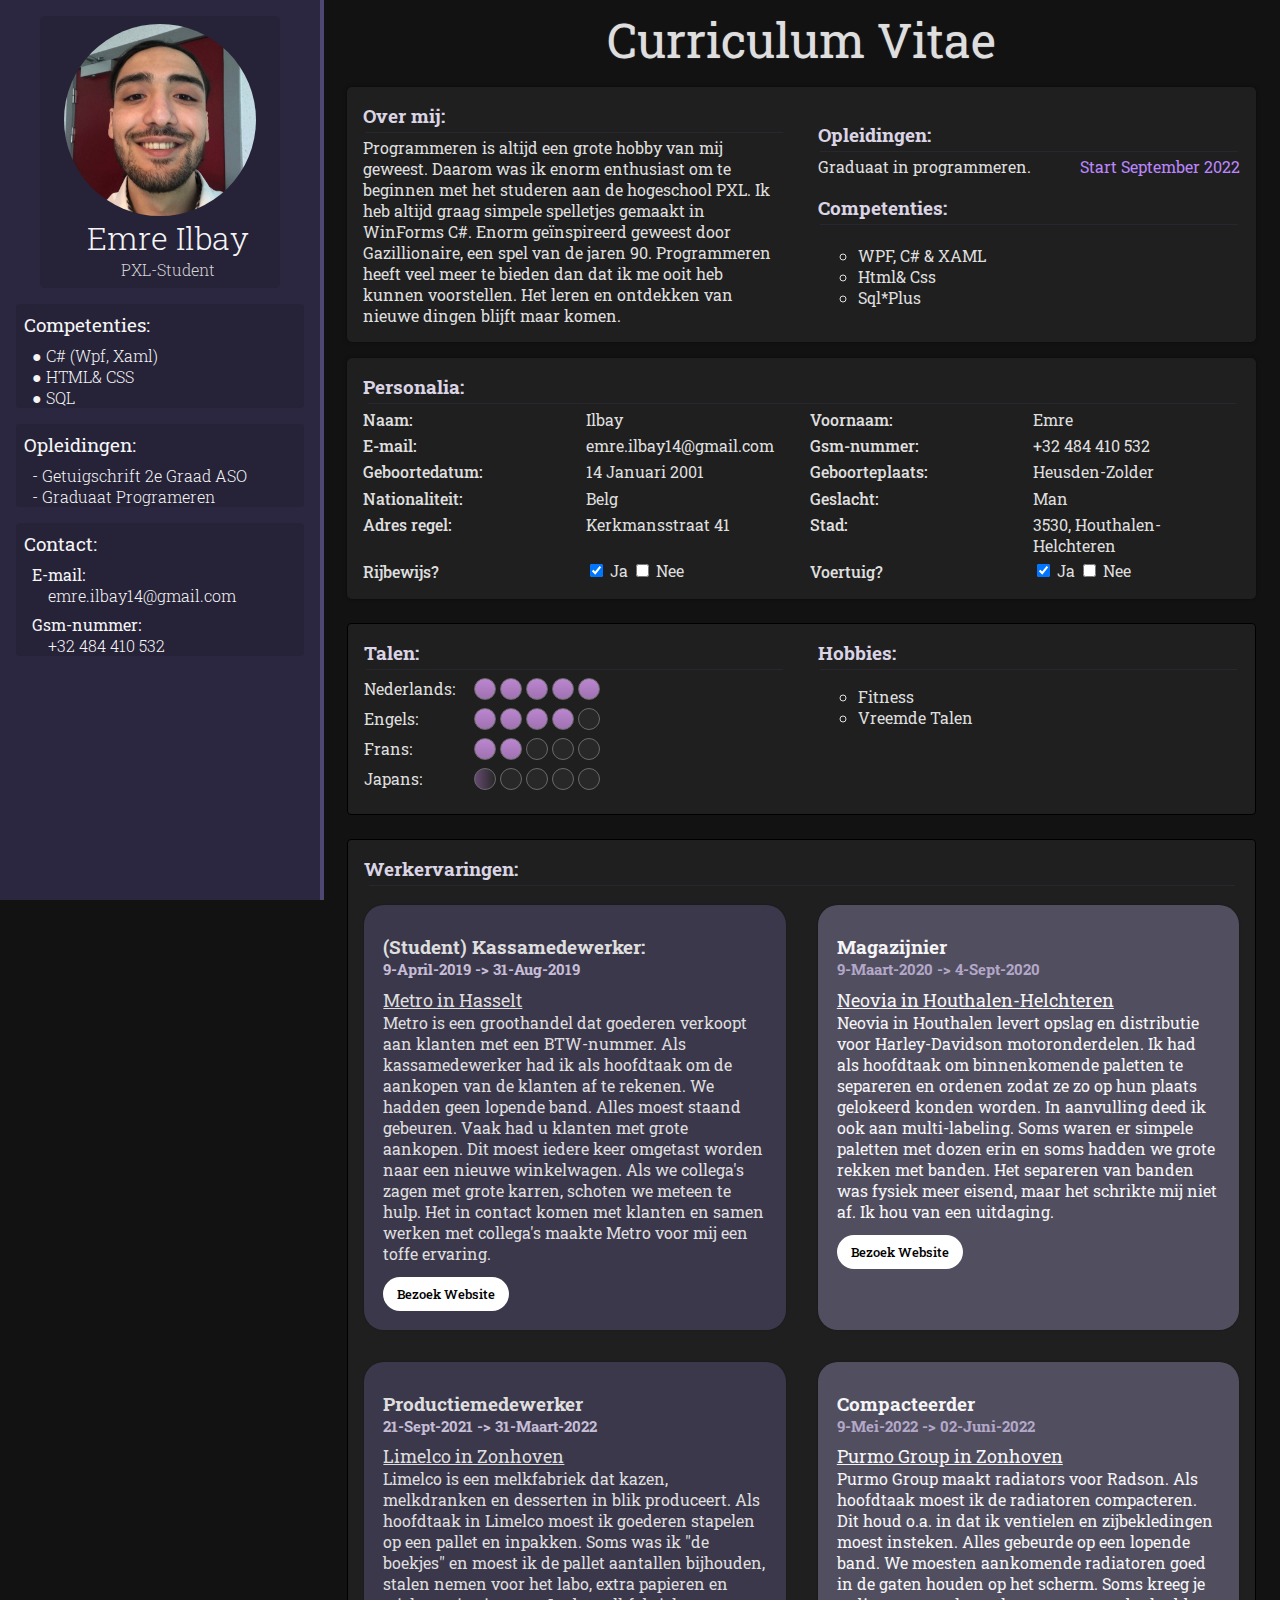
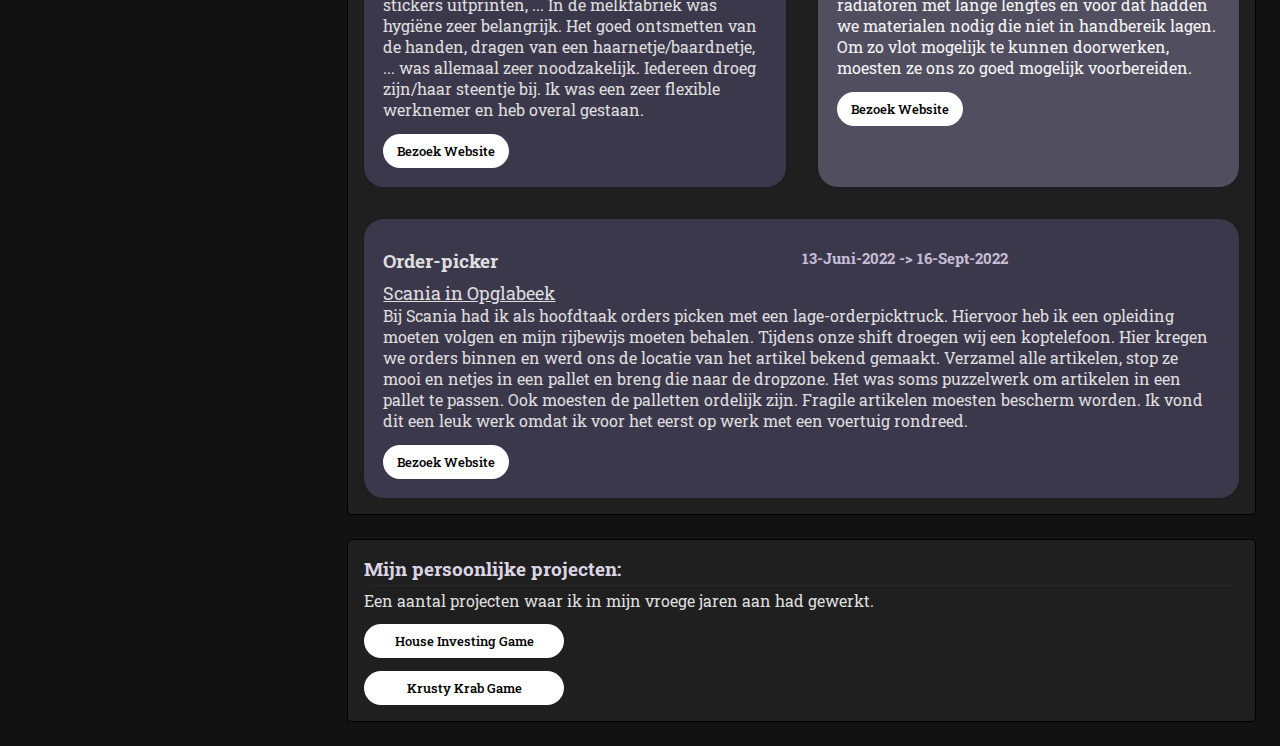
==== Index.html @ 47e9c8f9 "First proper version of my CV" ====
<!DOCTYPE html>
<html lang="en">
<head>
  <meta charset="UTF-8">
  <title>CV - Emre Ilbay</title>
  <!--Font-->
  <link rel="preconnect" href="https://fonts.googleapis.com">
  <link rel="preconnect" href="https://fonts.gstatic.com" crossorigin>
  <link href="https://fonts.googleapis.com/css2?family=Roboto+Slab:wght@100;200;300;400;500;600&display=swap" rel="stylesheet">
  <!--Styles-->
  <link rel="stylesheet" href="default.css">
  <link rel="stylesheet" href="sidebar.css">
  <link rel="stylesheet" href="content.css">
</head>
<body>
<!--Sidebar-->
<section class="sidebar-container">
  <div class="image-div">
    <img src="Resources/ik.jpeg" alt="Pers. Foto">
    <p class="image-div-name">Emre Ilbay</p>
    <p class="image-div-descr">PXL-Student</p>
  </div>
  <div class="competenties-div">
    <h3>Competenties:</h3>
    <p>
      ● C# (Wpf, Xaml)
      <br>● HTML& CSS
      <br>● SQL
    </p>
  </div>
  <div class="opleidingen-div">
    <h3>Opleidingen:</h3>
    <p>
      - Getuigschrift 2e Graad ASO
      <br> - Graduaat Programeren
    </p>
  </div>
  <div class="contact-div">
    <h3>Contact:</h3>
    <p>
      <b>E-mail:</b>
      <br>&emsp;emre.ilbay14@gmail.com
    </p>
    <p>
      <b>Gsm-nummer:</b>
      <br>&emsp;+32 484 410 532
    </p>
  </div>
</section>

<!--Body-->
<section class="content-container">
  <h3 class="title">Curriculum Vitae</h3>
    <!--Over mij-->
  <div class="aboutme-opleidingen-wrapper">
    <article class="about-me">
      <h3 class="default-header">Over mij:</h3>
      <div class="title-separator"></div>
      <p>
        Programmeren is altijd een grote hobby van mij geweest.
        Daarom was ik enorm enthusiast om te beginnen met het studeren aan de hogeschool PXL.
        Ik heb altijd graag simpele spelletjes gemaakt in WinForms C#.
        Enorm geïnspireerd geweest door Gazillionaire, een spel van de jaren 90.
        Programmeren heeft veel meer te bieden dan dat ik me ooit heb kunnen voorstellen.
        Het leren en ontdekken van nieuwe dingen blijft maar komen.
      </p>
    </article>
    <!--Opleidingen-->
    <article class="opleidingen-container">
      <h3 class="default-header">Opleidingen:</h3>
      <div class="title-separator"></div>
      <div class="opleidingen-description-container">
        <p>Graduaat in programmeren.</p>
        <p class="opleiding-jaar">Start September 2022</p>
      </div>
      <!--Vaardigheden-->
      <h3 class="default-header">Competenties:</h3>
      <div class="title-separator"></div>
      <ul>
        <li>WPF, C# & XAML</li>
        <li>Html& Css</li>
        <li>Sql*Plus</li>
      </ul>
    </article>
  </div>
    <!--Personalia-->
    <article class="personalia-container">
      <h3 class="default-header">Personalia:</h3>
      <div class="title-separator"></div>
      <div class="personalia-grid">
        <p class="personalia-left-p">Naam:</p>
        <p class="personalia-right-p">Ilbay</p>
        <p class="personalia-left-p">Voornaam:</p>
        <p class="personalia-right-p">Emre</p>
        <p class="personalia-left-p">E-mail:</p>
        <p class="personalia-right-p">emre.ilbay14@gmail.com</p>
        <p class="personalia-left-p">Gsm-nummer:</p>
        <p class="personalia-right-p">+32 484 410 532</p>
        <p class="personalia-left-p">Geboortedatum:</p>
        <p class="personalia-right-p">14 Januari 2001</p>
        <p class="personalia-left-p">Geboorteplaats:</p>
        <p class="personalia-right-p">Heusden-Zolder</p>
        <p class="personalia-left-p">Nationaliteit:</p>
        <p class="personalia-right-p">Belg</p>
        <p class="personalia-left-p">Geslacht:</p>
        <p class="personalia-right-p">Man</p>
        <p class="personalia-left-p">Adres regel:</p>
        <p class="personalia-right-p">Kerkmansstraat 41</p>
        <p class="personalia-left-p">Stad:</p>
        <p class="personalia-right-p">3530, Houthalen-Helchteren</p>
        <p class="personalia-left-p">Rijbewijs?</p>
        <label>
          <input type="checkbox" onclick="return false" checked> Ja
          <input type="checkbox" onclick="return false"> Nee
        </label>
        <p class="personalia-left-p">Voertuig?</p>
        <label>
          <input type="checkbox" onclick="return false" checked> Ja
          <input type="checkbox" onclick="return false"> Nee
        </label>
      </div>
    </article>
  <!--Talenkennis& Hobbies-->
  <article class="talen-hobbies-section">
    <div class="talen-container">
      <h3>Talen:</h3>
      <div class="title-separator"></div>
      <div class="taal-item">
        <p>Nederlands:</p>
        <div class="taal-score-container">
          <div class="dot-2"></div>
          <div class="dot-2"></div>
          <div class="dot-2"></div>
          <div class="dot-2"></div>
          <div class="dot-2"></div>
        </div>
      </div>
      <div class="taal-item">
        <p>Engels:</p>
        <div class="taal-score-container">
          <div class="dot-2"></div>
          <div class="dot-2"></div>
          <div class="dot-2"></div>
          <div class="dot-2"></div>
          <div class="dot-1"></div>
        </div>
      </div>
      <div class="taal-item">
        <p>Frans:</p>
        <div class="taal-score-container">
          <div class="dot-2"></div>
          <div class="dot-2"></div>
          <div class="dot-1"></div>
          <div class="dot-1"></div>
          <div class="dot-1"></div>
        </div>
      </div>
      <div class="taal-item">
        <p>Japans:</p>
        <div class="taal-score-container">
          <div class="dot-3"></div>
          <div class="dot-1"></div>
          <div class="dot-1"></div>
          <div class="dot-1"></div>
          <div class="dot-1"></div>
        </div>
      </div>
    </div>
    <div class="hobbies-container">
      <h3>Hobbies:</h3>
      <div class="title-separator"></div>
      <ul>
        <li>Fitness</li>
        <li>Vreemde Talen</li>
      </ul>
    </div>
  </article>
    <!--Werkervaring-->
    <article class="werkervaring-container">
      <h3>Werkervaringen:</h3>
      <div class="title-separator"></div>
      <div class="ervaringen-grid">
        <div class="ervaring-container color2">
          <div class="splitter">
            <h4>(Student) Kassamedewerker:</h4>
            <p class="werkervaring-datum">9-April-2019 -> 31-Aug-2019</p>
          </div>
          <p class="ervaring-plaats">Metro in Hasselt</p>
          <p>
            Metro is een groothandel dat goederen verkoopt aan klanten met een BTW-nummer.
            Als kassamedewerker had ik als hoofdtaak om de aankopen van de klanten af te rekenen.
            We hadden geen lopende band. Alles moest staand gebeuren. Vaak had u klanten met grote aankopen.
            Dit moest iedere keer omgetast worden naar een nieuwe winkelwagen. Als we collega's zagen met grote karren,
            schoten we meteen te hulp.
            Het in contact komen met klanten en samen werken met collega's maakte Metro voor mij een toffe ervaring.
          </p>
          <a href="https://www.sligro-m.be/" target="_blank">
            <button>Bezoek Website</button>
          </a>
        </div>
        <div class="ervaring-container color1">
          <div class="splitter">
            <h4>Magazijnier</h4>
            <p class="werkervaring-datum">9-Maart-2020 -> 4-Sept-2020</p>
          </div>
          <p class="ervaring-plaats">Neovia in Houthalen-Helchteren</p>
          <p>
            Neovia in Houthalen levert opslag en distributie voor Harley-Davidson motoronderdelen.
            Ik had als hoofdtaak om binnenkomende paletten te separeren en ordenen zodat ze zo op hun plaats
            gelokeerd konden worden. In aanvulling deed ik ook aan multi-labeling.
            Soms waren er simpele paletten met dozen erin en soms hadden we grote rekken met banden.
            Het separeren van banden was fysiek meer eisend, maar het schrikte mij niet af.
            Ik hou van een uitdaging.
          </p>
          <a href="https://www.neovialogistics.com/" target="_blank">
            <button>Bezoek Website</button>
          </a>
        </div>
        <div class="ervaring-container color2">
          <div class="splitter">
            <h4>Productiemedewerker</h4>
            <p class="werkervaring-datum">21-Sept-2021 -> 31-Maart-2022</p>
          </div>
          <p class="ervaring-plaats">Limelco in Zonhoven</p>
          <p>
            Limelco is een melkfabriek dat kazen, melkdranken en desserten in blik produceert.
            Als hoofdtaak in Limelco moest ik goederen stapelen op een pallet en inpakken.
            Soms was ik "de boekjes" en moest ik de pallet aantallen bijhouden, stalen nemen voor het labo,
            extra papieren en stickers uitprinten, ...
            In de melkfabriek was hygiëne zeer belangrijk. Het goed ontsmetten van de handen,
            dragen van een haarnetje/baardnetje, ... was allemaal zeer noodzakelijk.
            Iedereen droeg zijn/haar steentje bij.
            Ik was een zeer flexible werknemer en heb overal gestaan.
          </p>
          <a href="https://thedairyfoodgroup.com/nl/limelco/" target="_blank">
            <button>Bezoek Website</button>
          </a>
        </div>
        <div class="ervaring-container color1">
          <div class="splitter">
            <h4>Compacteerder</h4>
            <p class="werkervaring-datum">9-Mei-2022 -> 02-Juni-2022</p>
          </div>
          <p class="ervaring-plaats">Purmo Group in Zonhoven</p>
          <p>
            Purmo Group maakt radiators voor Radson.
            Als hoofdtaak moest ik de radiatoren compacteren. Dit houd o.a. in dat ik
            ventielen en zijbekledingen moest insteken. Alles gebeurde op een lopende band.
            We moesten aankomende radiatoren goed in de gaten houden op het scherm.
            Soms kreeg je radiatoren met lange lengtes en voor dat hadden we materialen nodig die niet in handbereik
            lagen. Om zo vlot mogelijk te kunnen doorwerken, moesten ze ons zo goed mogelijk voorbereiden.
          </p>
          <a href="https://global.purmo.com/" target="_blank">
            <button>Bezoek Website</button>
          </a>
        </div>
        <div class="ervaring-container color2">
          <div class="splitter">
            <h4>Order-picker</h4>
            <p class="werkervaring-datum">13-Juni-2022 -> 16-Sept-2022</p>
          </div>
          <p class="ervaring-plaats">Scania in Opglabeek</p>
          <p>
            Bij Scania had ik als hoofdtaak orders picken met een lage-orderpicktruck.
            Hiervoor heb ik een opleiding moeten volgen en mijn rijbewijs moeten behalen.
            Tijdens onze shift droegen wij een koptelefoon. Hier kregen we orders binnen en werd ons
            de locatie van het artikel bekend gemaakt. Verzamel alle artikelen, stop ze mooi en netjes in een pallet
            en breng die naar de dropzone. Het was soms puzzelwerk om artikelen in een pallet te passen.
            Ook moesten de palletten ordelijk zijn. Fragile artikelen moesten bescherm worden.
            Ik vond dit een leuk werk omdat ik voor het eerst op werk met een voertuig rondreed.
          </p>
          <a href="https://www.scania.com/partslogisticscenter/nl/home.html" target="_blank">
            <button>Bezoek Website</button>
          </a>
        </div>
      </div>
    </article>
  <!--MijnProjecten-->
  <article class="mijn-projecten-container">
    <h3>Mijn persoonlijke projecten:</h3>
    <div class="title-separator"></div>
    <p>Een aantal projecten waar ik in mijn vroege jaren aan had gewerkt.</p>
    <a href="https://houseinvestinggame.blogspot.com" target="_blank">
      <button>House Investing Game</button>
    </a>
    <a href="https://thekrustykrabgame.blogspot.com/" target="_blank">
      <button>Krusty Krab Game</button>
    </a>
  </article>
</section>

</body>
</html>
---- default.css ----
* {
    cursor: default;
    font-family: 'Roboto Slab', serif;
}
body{
    background-color: #121212;
}
ul{
    list-style-type: circle;
}
---- sidebar.css ----
.sidebar-container{
    display: flex; flex-direction: column;
    position: fixed;
    top: 0; left: 0; bottom: 0;
    width: 30%; min-width: 12rem; max-width: 20rem;
    background-color: #2B2741; color: whitesmoke;
    border-right: 4px solid #4e4772;

}
.sidebar-container div{
    background-color: #262238;
    height: fit-content; width: 1fr;
    border-radius: 2%;
    margin: 1rem 1rem 0 1rem;
}
.sidebar-container h3{
    margin: 0.5rem;
    font-weight: 400;
}
.sidebar-container p{
    margin: 0 0 0 1rem;
    font-weight: 300;
}

/*Image Container*/
.image-div{
    display: flex; flex-direction: column;
    height: fit-content; width: fit-content;
    padding: 0.5rem;
    text-align: center;
    align-self: center;
}
.image-div img{
    margin: auto 1rem;
    width: 12rem; height: 12rem;
    object-fit: cover; object-position: top;
    border-radius: 50rem;
}
.image-div-name{
    font-size: 2rem;
    margin: 1rem 1rem 0 0;
}
.image-div-descr{
    font-size: 1rem;
    color: lightgray;
    margin: 0;
}

/*Contact*/
.contact-div p{
    margin: 0.5rem 0 0 1rem;
}
---- content.css ----
.content-container{
    margin-left: 31%;
    display: flex; flex-direction: column;
    width: 1fr;
}
@media (max-width: 900px){
    .content-container{
    margin-left: 0}

    .sidebar-container{
        display: none;
    }
}
@media (min-width: 1080px){
    .content-container{
        margin-left: 20.2rem;
    }
}
h3, h4, p{
    margin: 0;
}
.content-container h3{
    color: #dad4e4;
}
.title-separator{
    height: 1px; width: 99%;
    background-color: #4e4772;
    margin: 4px auto;
    opacity: 0.2;
}
.splitter{
    display: grid;
    grid-template-columns: repeat(auto-fit, minmax(265px, 1fr));
    justify-content: space-between;
}
.default-header{
    text-align: start;
    margin: 0;
}
.content-container .title{
    color: #dedede;
    font-size: 3em;
    font-weight: 400;
    text-align: center;
    margin: 0;
    text-shadow: 0 0 1px gray;
    width: 100%;
}
.aboutme-opleidingen-wrapper{
    background-color: #1f1f1f;
    color: #dedede;
    display: grid;
    grid-template-columns: repeat(auto-fit, minmax(270px, 1fr));
    gap: 2em;
    justify-content: space-between;
    margin: 1em 1em 0.5em 1em; padding: 1em;
    box-shadow: 0 0 0.2rem rgba(0, 0, 0, 0.5);
    border-radius: 5px;
}
/*Over mij sectie*/
.about-me{
    display: flex; flex-direction: column;
    vertical-align: top;
}

.about-me p{
    font-size: 16px;
    margin: 0;
}

/*Opleidingen*/
.opleidingen-container{
    display: flex; flex-direction: column;
}
.opleidingen-container:last-of-type h3{
    margin-top: 1em;
}
.opleidingen-description-container{
    display: flex;
    justify-content: space-between;
}
.opleidingen-container p{
    margin: 0;
}
.opleiding-jaar{
    color: #bb86fc;
}

/*Personalia*/
.personalia-container{
    background-color: #1f1f1f;
    color: #dedede;
    margin: 0.5em 1em 1em 1em; padding: 1em;
    box-shadow: 0 0 0.2rem rgba(0, 0, 0, 0.5);
    border-radius: 5px;
}
.personalia-grid{
    display: grid;
    grid-template-columns: repeat(4, minmax(130px, 1fr));
    row-gap: 0.2em; column-gap: 1em;
}
@media (max-width: 640px){
    .personalia-grid{
        grid-template-columns: repeat(2, 1fr);
        row-gap: 2vw;
    }
}
.personalia-left-p{
    font-weight: 500;
}
.personalia-grid p{
    margin: 1px 0;
}

/*Werkervaring*/
.werkervaring-container{
    background-color: #1f1f1f;
    color: #dedede;
    margin: 0.5em 1em 1em 1em; padding: 1em;
    border: 1px solid black;
    border-radius: 4px;
}
.werkervaring-datum{
    color: #112450;
    font-weight: bold;
    font-size: 0.8em; !important;
}
.werkervaring-container .splitter{
    margin: 0.5em 0;
    font-size: 1.2em;
}
.ervaringen-grid{
    margin-top: 1.2em;
    display: flex;
    flex-wrap: wrap;
    gap: 2em;
    justify-content: center;
}
.ervaringen-grid > * {
    flex: 1;
    flex-basis: 0;
    min-width: 280px; max-width: min(320px, 1fr);
}
.ervaring-container{
    box-shadow: 0 0 2px rgba(0, 0, 0, 0.3);
    border-radius: 20px;
    padding: 1.5vw;
    transition: box-shadow 300ms;
}
.ervaring-container:hover{
    box-shadow: 0 0 1em 0.2rem rgba(0, 0, 0, 0.3);
}
.ervaring-container p{
}
.ervaring-plaats{
    font-size: 1.1em;
    text-decoration: underline;
}
button{
    background: white; color: black;
    font-weight: 500;
    border: none;
    padding: 8px 14px;
    margin: 1em auto 0 auto;
    border-radius: 10em;
    cursor: pointer;
    transition: background-color 300ms, box-shadow 300ms;
}
button:hover{
    background: #efe9ff;
    box-shadow: inset 0 0 3px rgba(0, 0, 0, 0.5);
}
button:active{
    background: #b8b4c7;
}
/*Colors for cells*/
.color1{
    background-image: linear-gradient(to bottom, #514e60, #514e60);
    color: whitesmoke;
}
.color1 .werkervaring-datum{
    color: #b4a8c9;
}

.color2{
    background-image: linear-gradient(to bottom, #3c384c, #3c384c);
}
.color2 .werkervaring-datum{
    color: #c7bed7;
}

/*Talen& Hobbies*/
.talen-hobbies-section{
    display: grid;
    grid-template-columns: repeat(auto-fit, minmax(270px, 1fr));
    background-color: #1f1f1f;
    color: #dedede;
    margin: 0.5em 1em 1em 1em; padding: 1em;
    border: 1px solid black;
    border-radius: 4px;
    gap: 2em;
}

.taal-item{
    display: flex;
    align-items: center;
    margin: 0.5em 0;
}
.taal-item p{
    width: 100px;
}
.taal-score-container{
    display: flex;
    flex: 1;
    margin-left: 0.5em;
}
.dot-1{
    margin: auto 2px;
    flex-basis: auto;
    height: 20px; width: 20px;
    border: 1px solid dimgray;
    border-radius: 50px;
    background-color: #282828;
}
.dot-2{
    margin: auto 2px;
    flex-basis: auto;
    height: 20px; width: 20px;
    border: 1px solid dimgray;
    border-radius: 50px;
    background-image: linear-gradient(to bottom, #bb86d0, #9f72b0);
}
.dot-3{
    margin: auto 2px;
    flex-basis: auto;
    height: 20px; width: 20px;
    border: 1px solid dimgray;
    border-radius: 50px;
    background-image: linear-gradient(to right, #664a72, #282828);
}

/*Mijn projecten*/
.mijn-projecten-container{
    background-color: #1f1f1f;
    color: #dedede;
    margin: 0.5em 1em 1em 1em; padding: 1em;
    border: 1px solid black;
    border-radius: 4px;
}
.mijn-projecten-container a{
    display: block;
}
.mijn-projecten-container button{
    min-width: 200px;
}
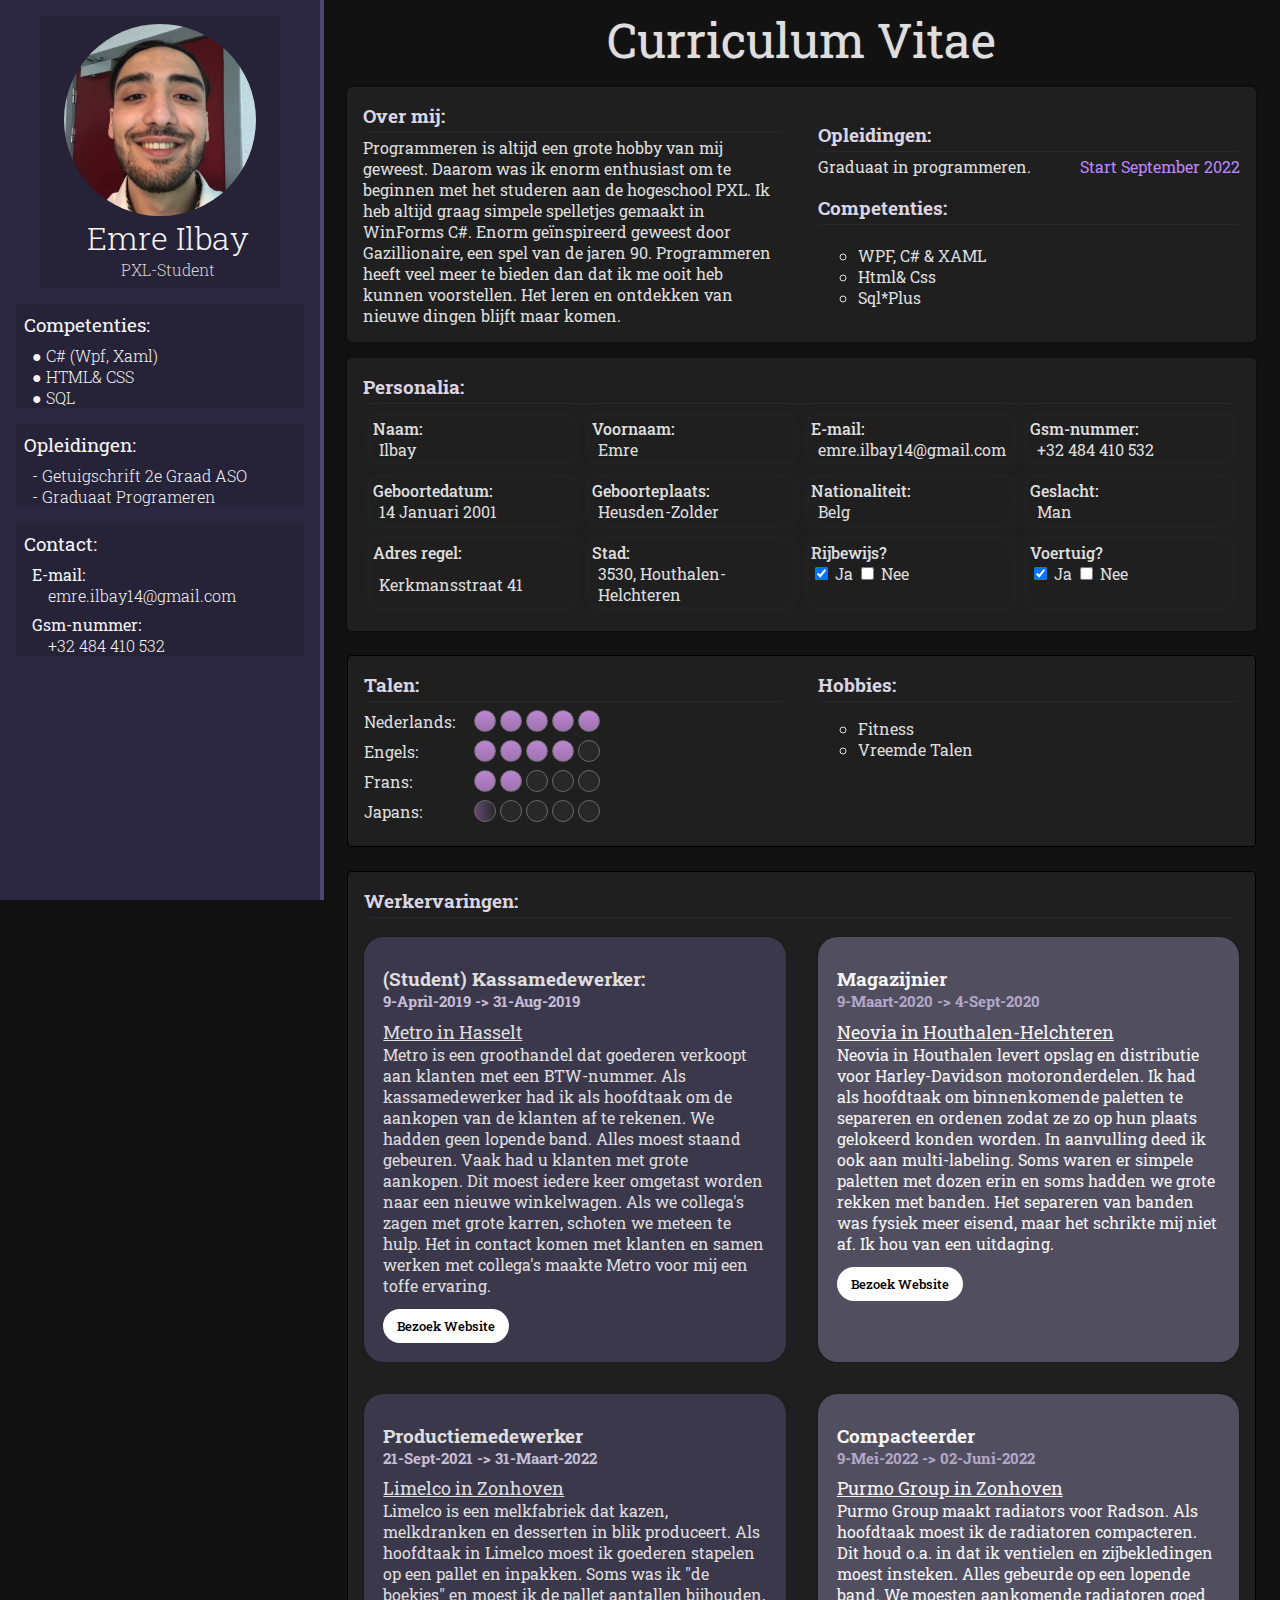
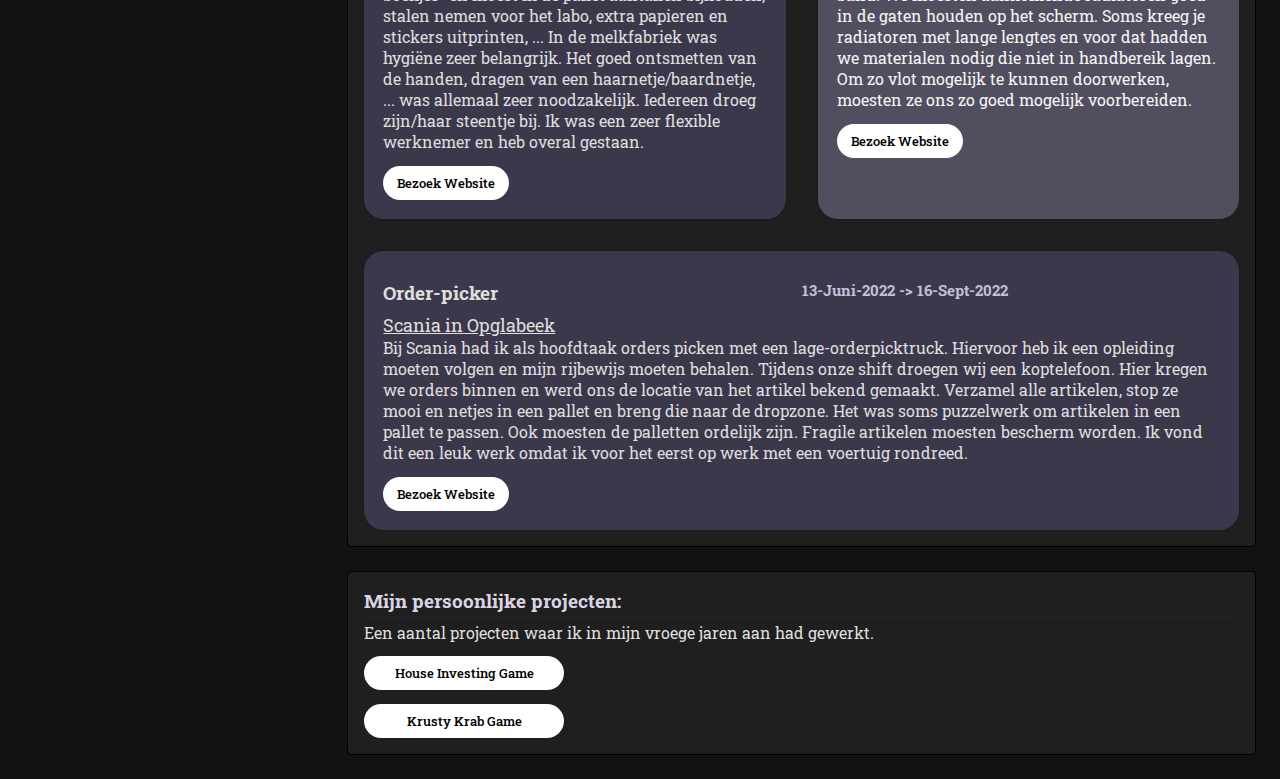
==== commit ba8c7a48: "Replaces personalia grid with a flexbox" ====
--- a/Index.html
+++ b/Index.html
@@ -2,6 +2,7 @@
 <html lang="en">
 <head>
   <meta charset="UTF-8">
+  <meta name="viewport" content="width=device-width, initial-scale=1.0">
   <title>CV - Emre Ilbay</title>
   <!--Font-->
   <link rel="preconnect" href="https://fonts.googleapis.com">
@@ -88,36 +89,60 @@
       <h3 class="default-header">Personalia:</h3>
       <div class="title-separator"></div>
       <div class="personalia-grid">
-        <p class="personalia-left-p">Naam:</p>
-        <p class="personalia-right-p">Ilbay</p>
-        <p class="personalia-left-p">Voornaam:</p>
-        <p class="personalia-right-p">Emre</p>
-        <p class="personalia-left-p">E-mail:</p>
-        <p class="personalia-right-p">emre.ilbay14@gmail.com</p>
-        <p class="personalia-left-p">Gsm-nummer:</p>
-        <p class="personalia-right-p">+32 484 410 532</p>
-        <p class="personalia-left-p">Geboortedatum:</p>
-        <p class="personalia-right-p">14 Januari 2001</p>
-        <p class="personalia-left-p">Geboorteplaats:</p>
-        <p class="personalia-right-p">Heusden-Zolder</p>
-        <p class="personalia-left-p">Nationaliteit:</p>
-        <p class="personalia-right-p">Belg</p>
-        <p class="personalia-left-p">Geslacht:</p>
-        <p class="personalia-right-p">Man</p>
-        <p class="personalia-left-p">Adres regel:</p>
-        <p class="personalia-right-p">Kerkmansstraat 41</p>
-        <p class="personalia-left-p">Stad:</p>
-        <p class="personalia-right-p">3530, Houthalen-Helchteren</p>
-        <p class="personalia-left-p">Rijbewijs?</p>
-        <label>
-          <input type="checkbox" onclick="return false" checked> Ja
-          <input type="checkbox" onclick="return false"> Nee
-        </label>
-        <p class="personalia-left-p">Voertuig?</p>
-        <label>
-          <input type="checkbox" onclick="return false" checked> Ja
-          <input type="checkbox" onclick="return false"> Nee
-        </label>
+        <div class="personalia-item">
+          <p class="personalia-left-p">Naam:</p>
+          <p class="personalia-right-p">Ilbay</p>
+        </div>
+        <div class="personalia-item">
+          <p class="personalia-left-p">Voornaam:</p>
+          <p class="personalia-right-p">Emre</p>
+        </div>
+        <div class="personalia-item">
+          <p class="personalia-left-p">E-mail:</p>
+          <p class="personalia-right-p">emre.ilbay14@gmail.com</p>
+        </div>
+        <div class="personalia-item">
+          <p class="personalia-left-p">Gsm-nummer:</p>
+          <p class="personalia-right-p">+32 484 410 532</p>
+        </div>
+        <div class="personalia-item">
+          <p class="personalia-left-p">Geboortedatum:</p>
+          <p class="personalia-right-p">14 Januari 2001</p>
+        </div>
+        <div class="personalia-item">
+          <p class="personalia-left-p">Geboorteplaats:</p>
+          <p class="personalia-right-p">Heusden-Zolder</p>
+        </div>
+        <div class="personalia-item">
+          <p class="personalia-left-p">Nationaliteit:</p>
+          <p class="personalia-right-p">Belg</p>
+        </div>
+        <div class="personalia-item">
+          <p class="personalia-left-p">Geslacht:</p>
+          <p class="personalia-right-p">Man</p>
+        </div>
+        <div class="personalia-item">
+          <p class="personalia-left-p">Adres regel:</p>
+          <p class="personalia-right-p">Kerkmansstraat 41</p>
+        </div>
+        <div class="personalia-item">
+          <p class="personalia-left-p">Stad:</p>
+          <p class="personalia-right-p">3530, Houthalen-Helchteren</p>
+        </div>
+        <div class="personalia-item">
+          <p class="personalia-left-p">Rijbewijs?</p>
+          <label>
+            <input type="checkbox" onclick="return false" checked> Ja
+            <input type="checkbox" onclick="return false"> Nee
+          </label>
+        </div>
+        <div class="personalia-item">
+          <p class="personalia-left-p">Voertuig?</p>
+          <label>
+            <input type="checkbox" onclick="return false" checked> Ja
+            <input type="checkbox" onclick="return false"> Nee
+          </label>
+        </div>
       </div>
     </article>
   <!--Talenkennis& Hobbies-->
--- a/content.css
+++ b/content.css
@@ -95,21 +95,33 @@
     border-radius: 5px;
 }
 .personalia-grid{
-    display: grid;
-    grid-template-columns: repeat(4, minmax(130px, 1fr));
-    row-gap: 0.2em; column-gap: 1em;
-}
-@media (max-width: 640px){
-    .personalia-grid{
-        grid-template-columns: repeat(2, 1fr);
-        row-gap: 2vw;
-    }
-}
+    display: flex;
+    flex-wrap: wrap;
+    justify-content: space-around;
+}
+.personalia-item{
+    display: flex; flex-direction: column;
+    width: 200px;
+    padding: 2px;
+    margin: 0.5em 0.25em;
+    box-shadow: 0 0 10px 2px rgba(44, 44, 44, 0.5);
+    border-radius: 8px;
+    transition: box-shadow 300ms;
+}
+.personalia-item:hover{
+    box-shadow: 0 0 10px 4px rgba(63, 63, 63, 0.5);
+}
+/*@media (max-width: 640px){*/
+/*    .personalia-grid{*/
+/*        grid-template-columns: repeat(2, 1fr);*/
+/*        row-gap: 2vw;*/
+/*    }*/
+/*}*/
 .personalia-left-p{
     font-weight: 500;
 }
-.personalia-grid p{
-    margin: 1px 0;
+.personalia-right-p{
+    margin: auto 0.5vw;
 }
 
 /*Werkervaring*/
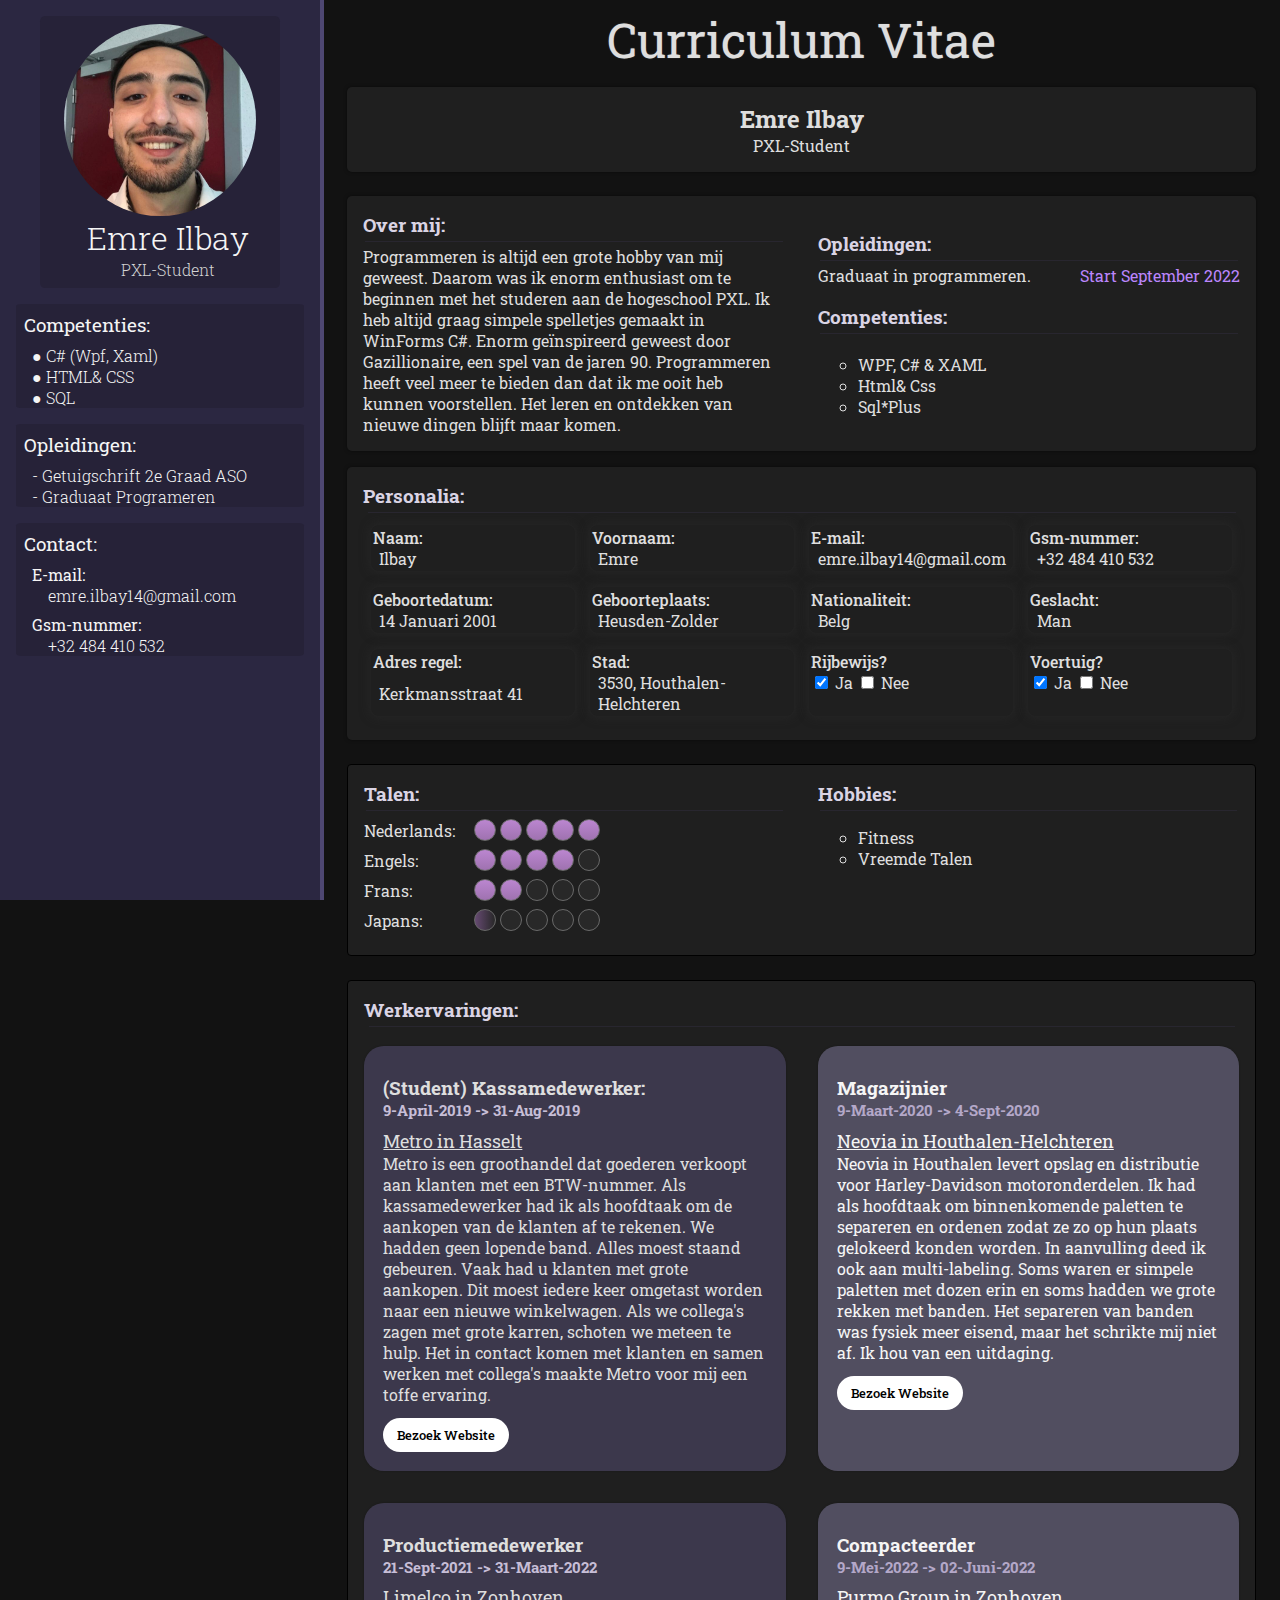
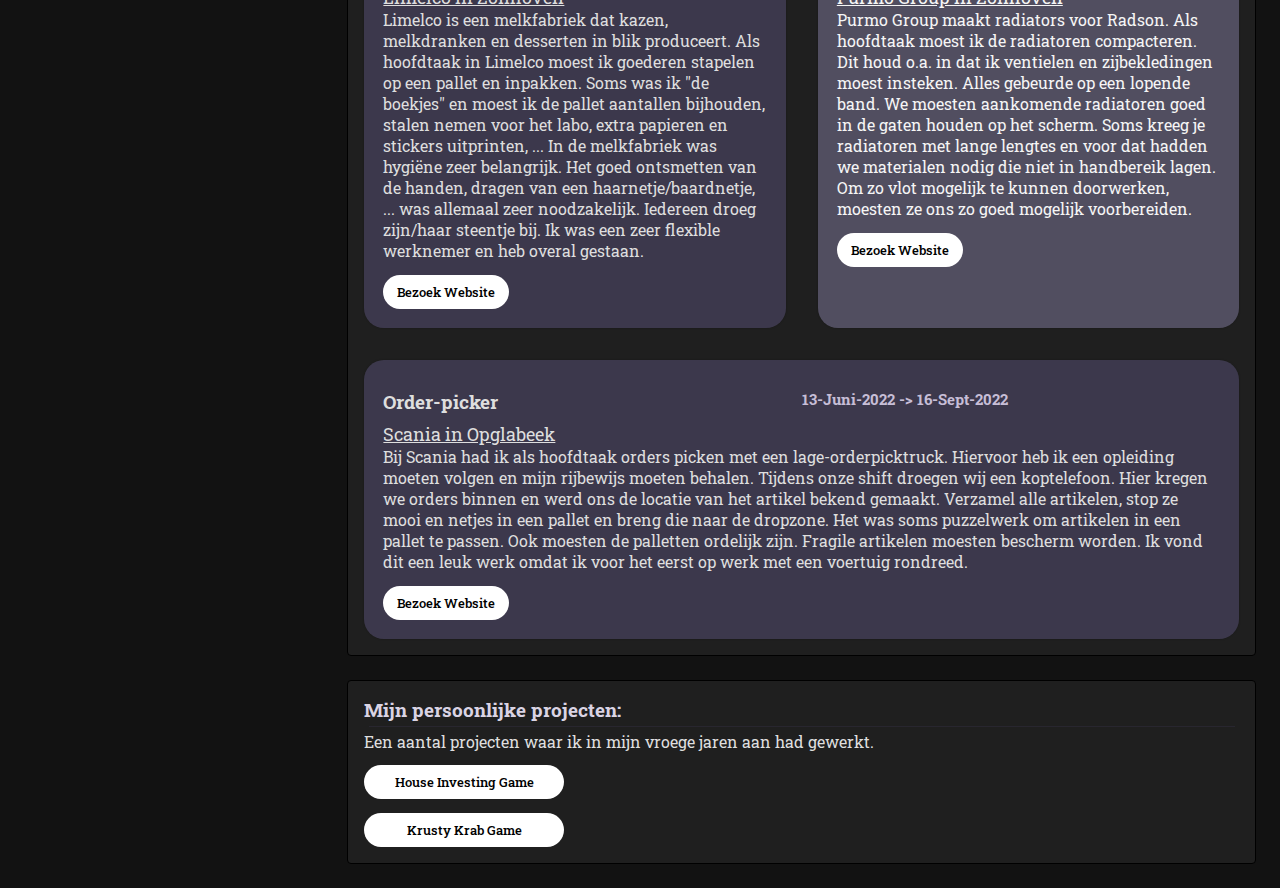
==== commit 47872c20: "Added my picture for when the sidebar disappears" ====
--- a/Index.html
+++ b/Index.html
@@ -51,7 +51,13 @@
 
 <!--Body-->
 <section class="content-container">
+
   <h3 class="title">Curriculum Vitae</h3>
+  <article class="mijn-foto-container">
+    <img src="Resources/ik.jpeg" alt="ik">
+    <h2>Emre Ilbay</h2>
+    <p>PXL-Student</p>
+  </article>
     <!--Over mij-->
   <div class="aboutme-opleidingen-wrapper">
     <article class="about-me">
--- a/content.css
+++ b/content.css
@@ -8,6 +8,11 @@
     margin-left: 0}
 
     .sidebar-container{
+        display: none;
+    }
+}
+@media (min-width: 900px){
+    .mijn-foto-container img{
         display: none;
     }
 }
@@ -46,6 +51,31 @@
     text-shadow: 0 0 1px gray;
     width: 100%;
 }
+
+/*Mijn-foto*/
+.mijn-foto-container{
+    background-color: #1f1f1f;
+    color: #dedede;
+    box-shadow: 0 0 0.2rem rgba(0, 0, 0, 0.5);
+    border-radius: 5px;
+    margin: 1em 1em 0.5em 1em;
+    display: flex;
+    flex-direction: column;
+    justify-content: space-around;
+    align-items: center;
+}
+.mijn-foto-container img{
+    width: 60vw; max-width: 320px;
+    margin: 1em auto 0 auto;
+    border-radius: 10px;
+}
+.mijn-foto-container h2{
+    margin: 1rem auto 0 auto;
+}
+.mijn-foto-container p{
+    margin: 0 0 1em 0;
+}
+
 .aboutme-opleidingen-wrapper{
     background-color: #1f1f1f;
     color: #dedede;
@@ -111,12 +141,6 @@
 .personalia-item:hover{
     box-shadow: 0 0 10px 4px rgba(63, 63, 63, 0.5);
 }
-/*@media (max-width: 640px){*/
-/*    .personalia-grid{*/
-/*        grid-template-columns: repeat(2, 1fr);*/
-/*        row-gap: 2vw;*/
-/*    }*/
-/*}*/
 .personalia-left-p{
     font-weight: 500;
 }
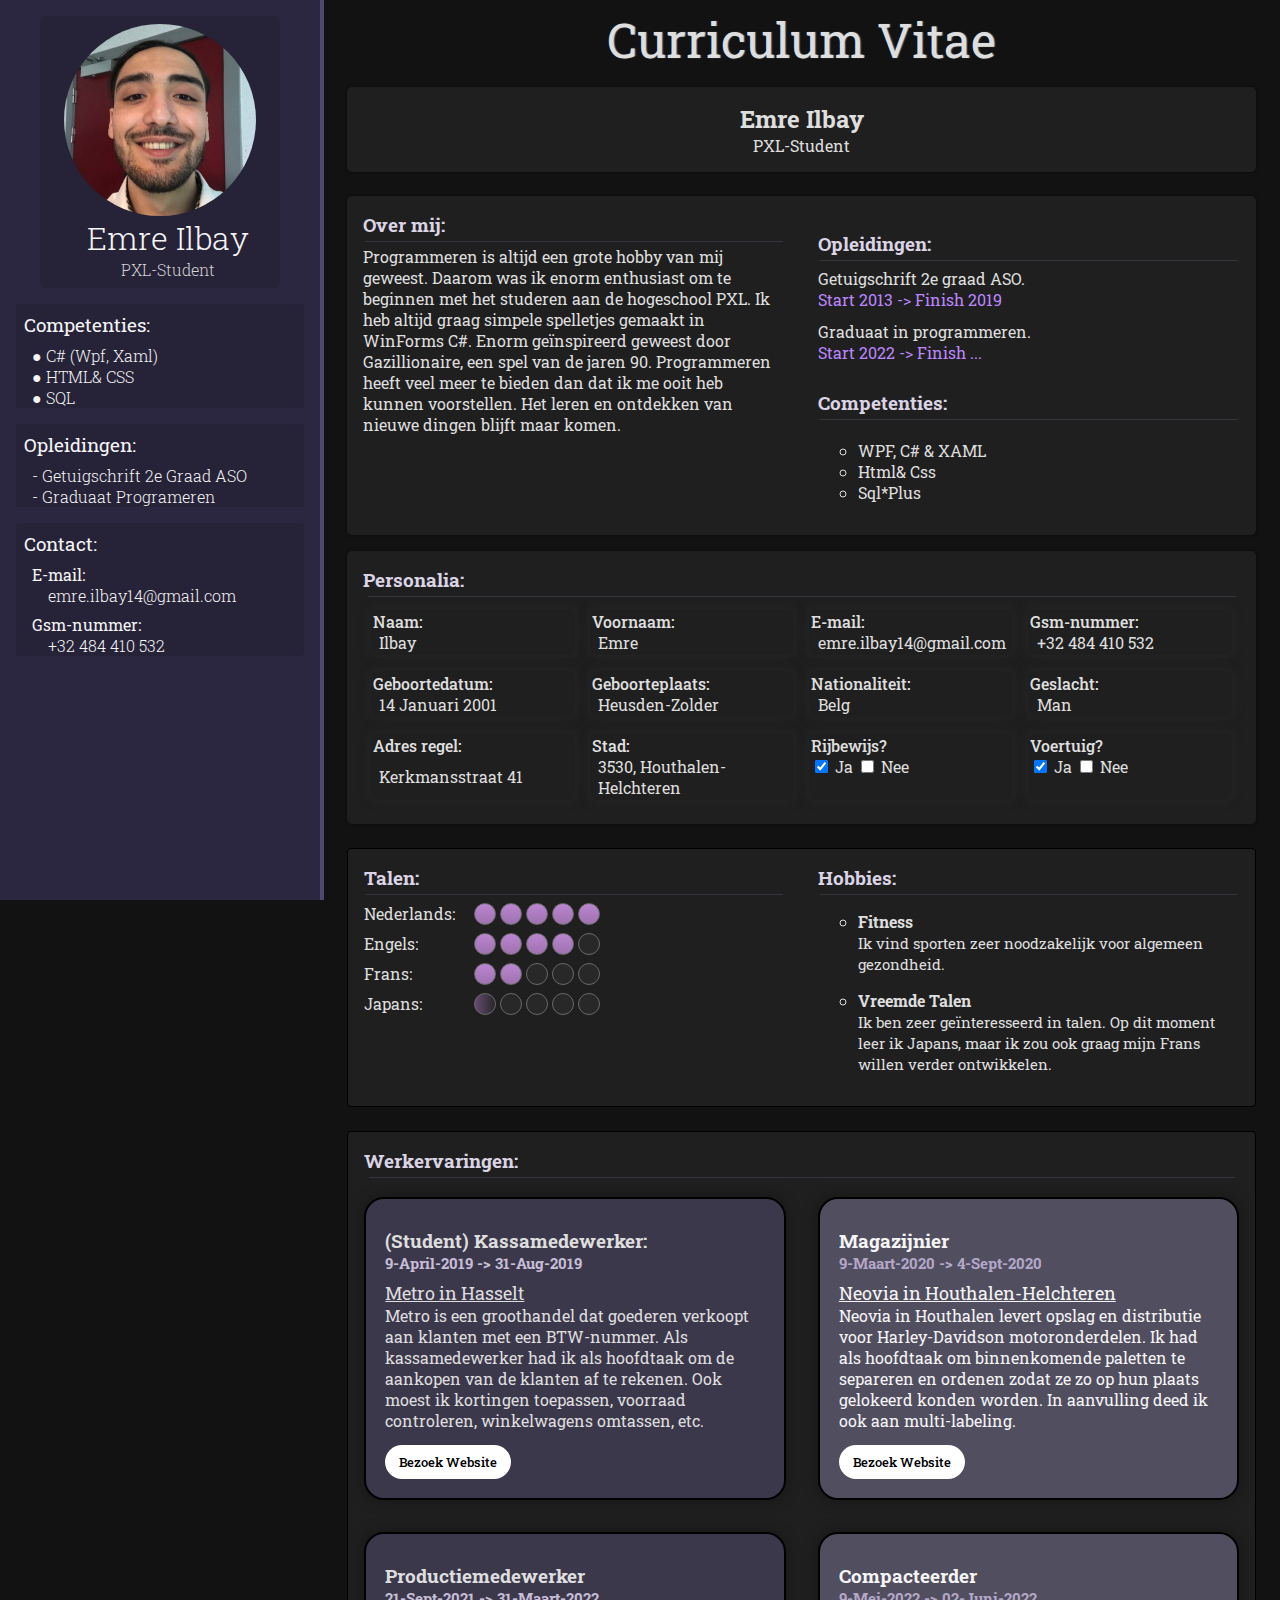
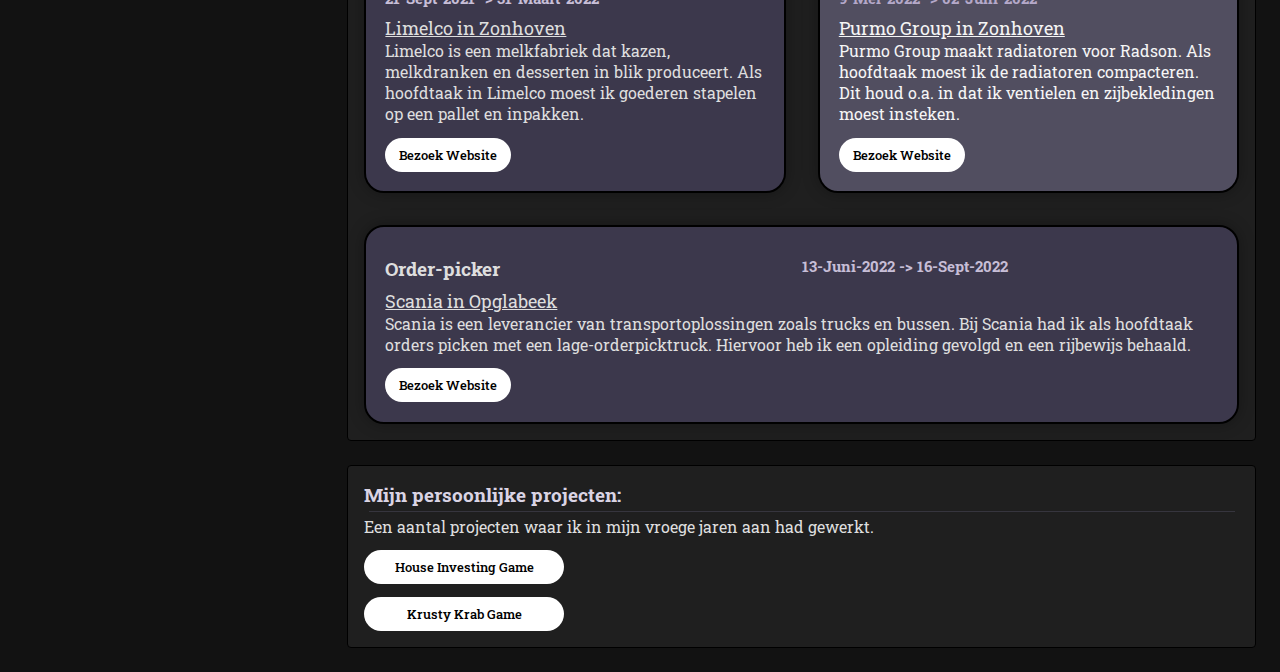
==== commit ec6a1ec9: "Enviromental updates" ====
--- a/Index.html
+++ b/Index.html
@@ -77,8 +77,14 @@
       <h3 class="default-header">Opleidingen:</h3>
       <div class="title-separator"></div>
       <div class="opleidingen-description-container">
-        <p>Graduaat in programmeren.</p>
-        <p class="opleiding-jaar">Start September 2022</p>
+        <div>
+          <p> Getuigschrift 2e graad ASO.</p>
+          <p class="opleiding-jaar">Start 2013 -> Finish 2019</p>
+        </div>
+        <div>
+          <p>Graduaat in programmeren.</p>
+          <p class="opleiding-jaar">Start 2022 -> Finish ...</p>
+        </div>
       </div>
       <!--Vaardigheden-->
       <h3 class="default-header">Competenties:</h3>
@@ -201,8 +207,25 @@
       <h3>Hobbies:</h3>
       <div class="title-separator"></div>
       <ul>
-        <li>Fitness</li>
-        <li>Vreemde Talen</li>
+        <li>
+          <p>
+            <b>Fitness</b>
+            <br>
+            <span class="hobby-description">
+              Ik vind sporten zeer noodzakelijk voor algemeen gezondheid.
+            </span>
+          </p>
+        </li>
+        <li>
+          <p>
+            <b>Vreemde Talen</b>
+            <br>
+            <span class="hobby-description">
+              Ik ben zeer geïnteresseerd in talen. Op dit moment leer ik Japans,
+              maar ik zou ook graag mijn Frans willen verder ontwikkelen.
+            </span>
+          </p>
+        </li>
       </ul>
     </div>
   </article>
@@ -220,10 +243,7 @@
           <p>
             Metro is een groothandel dat goederen verkoopt aan klanten met een BTW-nummer.
             Als kassamedewerker had ik als hoofdtaak om de aankopen van de klanten af te rekenen.
-            We hadden geen lopende band. Alles moest staand gebeuren. Vaak had u klanten met grote aankopen.
-            Dit moest iedere keer omgetast worden naar een nieuwe winkelwagen. Als we collega's zagen met grote karren,
-            schoten we meteen te hulp.
-            Het in contact komen met klanten en samen werken met collega's maakte Metro voor mij een toffe ervaring.
+            Ook moest ik kortingen toepassen, voorraad controleren, winkelwagens omtassen, etc.
           </p>
           <a href="https://www.sligro-m.be/" target="_blank">
             <button>Bezoek Website</button>
@@ -239,9 +259,6 @@
             Neovia in Houthalen levert opslag en distributie voor Harley-Davidson motoronderdelen.
             Ik had als hoofdtaak om binnenkomende paletten te separeren en ordenen zodat ze zo op hun plaats
             gelokeerd konden worden. In aanvulling deed ik ook aan multi-labeling.
-            Soms waren er simpele paletten met dozen erin en soms hadden we grote rekken met banden.
-            Het separeren van banden was fysiek meer eisend, maar het schrikte mij niet af.
-            Ik hou van een uitdaging.
           </p>
           <a href="https://www.neovialogistics.com/" target="_blank">
             <button>Bezoek Website</button>
@@ -256,12 +273,6 @@
           <p>
             Limelco is een melkfabriek dat kazen, melkdranken en desserten in blik produceert.
             Als hoofdtaak in Limelco moest ik goederen stapelen op een pallet en inpakken.
-            Soms was ik "de boekjes" en moest ik de pallet aantallen bijhouden, stalen nemen voor het labo,
-            extra papieren en stickers uitprinten, ...
-            In de melkfabriek was hygiëne zeer belangrijk. Het goed ontsmetten van de handen,
-            dragen van een haarnetje/baardnetje, ... was allemaal zeer noodzakelijk.
-            Iedereen droeg zijn/haar steentje bij.
-            Ik was een zeer flexible werknemer en heb overal gestaan.
           </p>
           <a href="https://thedairyfoodgroup.com/nl/limelco/" target="_blank">
             <button>Bezoek Website</button>
@@ -274,12 +285,9 @@
           </div>
           <p class="ervaring-plaats">Purmo Group in Zonhoven</p>
           <p>
-            Purmo Group maakt radiators voor Radson.
+            Purmo Group maakt radiatoren voor Radson.
             Als hoofdtaak moest ik de radiatoren compacteren. Dit houd o.a. in dat ik
-            ventielen en zijbekledingen moest insteken. Alles gebeurde op een lopende band.
-            We moesten aankomende radiatoren goed in de gaten houden op het scherm.
-            Soms kreeg je radiatoren met lange lengtes en voor dat hadden we materialen nodig die niet in handbereik
-            lagen. Om zo vlot mogelijk te kunnen doorwerken, moesten ze ons zo goed mogelijk voorbereiden.
+            ventielen en zijbekledingen moest insteken.
           </p>
           <a href="https://global.purmo.com/" target="_blank">
             <button>Bezoek Website</button>
@@ -292,13 +300,9 @@
           </div>
           <p class="ervaring-plaats">Scania in Opglabeek</p>
           <p>
+            Scania is een leverancier van transportoplossingen zoals trucks en bussen.
             Bij Scania had ik als hoofdtaak orders picken met een lage-orderpicktruck.
-            Hiervoor heb ik een opleiding moeten volgen en mijn rijbewijs moeten behalen.
-            Tijdens onze shift droegen wij een koptelefoon. Hier kregen we orders binnen en werd ons
-            de locatie van het artikel bekend gemaakt. Verzamel alle artikelen, stop ze mooi en netjes in een pallet
-            en breng die naar de dropzone. Het was soms puzzelwerk om artikelen in een pallet te passen.
-            Ook moesten de palletten ordelijk zijn. Fragile artikelen moesten bescherm worden.
-            Ik vond dit een leuk werk omdat ik voor het eerst op werk met een voertuig rondreed.
+            Hiervoor heb ik een opleiding gevolgd en een rijbewijs behaald.
           </p>
           <a href="https://www.scania.com/partslogisticscenter/nl/home.html" target="_blank">
             <button>Bezoek Website</button>
--- a/content.css
+++ b/content.css
@@ -29,7 +29,7 @@
 }
 .title-separator{
     height: 1px; width: 99%;
-    background-color: #4e4772;
+    background-color: #9891be;
     margin: 4px auto;
     opacity: 0.2;
 }
@@ -48,7 +48,7 @@
     font-weight: 400;
     text-align: center;
     margin: 0;
-    text-shadow: 0 0 1px gray;
+    text-shadow: 1px 0 1px gray;
     width: 100%;
 }
 
@@ -94,7 +94,6 @@
 }
 
 .about-me p{
-    font-size: 16px;
     margin: 0;
 }
 
@@ -107,7 +106,11 @@
 }
 .opleidingen-description-container{
     display: flex;
+    flex-direction: column;
     justify-content: space-between;
+}
+.opleidingen-description-container div{
+    margin: 0.2em 0 0.5em 0;
 }
 .opleidingen-container p{
     margin: 0;
@@ -178,13 +181,14 @@
     min-width: 280px; max-width: min(320px, 1fr);
 }
 .ervaring-container{
-    box-shadow: 0 0 2px rgba(0, 0, 0, 0.3);
+    box-shadow: 0 0 1em rgba(0, 0, 0, 0.3);
     border-radius: 20px;
     padding: 1.5vw;
-    transition: box-shadow 300ms;
+    border: 2px solid black;
+    transition: border 300ms;
 }
 .ervaring-container:hover{
-    box-shadow: 0 0 1em 0.2rem rgba(0, 0, 0, 0.3);
+    border: 2px solid #6f6b7a;
 }
 .ervaring-container p{
 }
@@ -275,6 +279,13 @@
     background-image: linear-gradient(to right, #664a72, #282828);
 }
 
+.hobbies-container li:last-child{
+    margin-top: 1em;
+}
+.hobby-description{
+    font-size: 15px;
+}
+
 /*Mijn projecten*/
 .mijn-projecten-container{
     background-color: #1f1f1f;
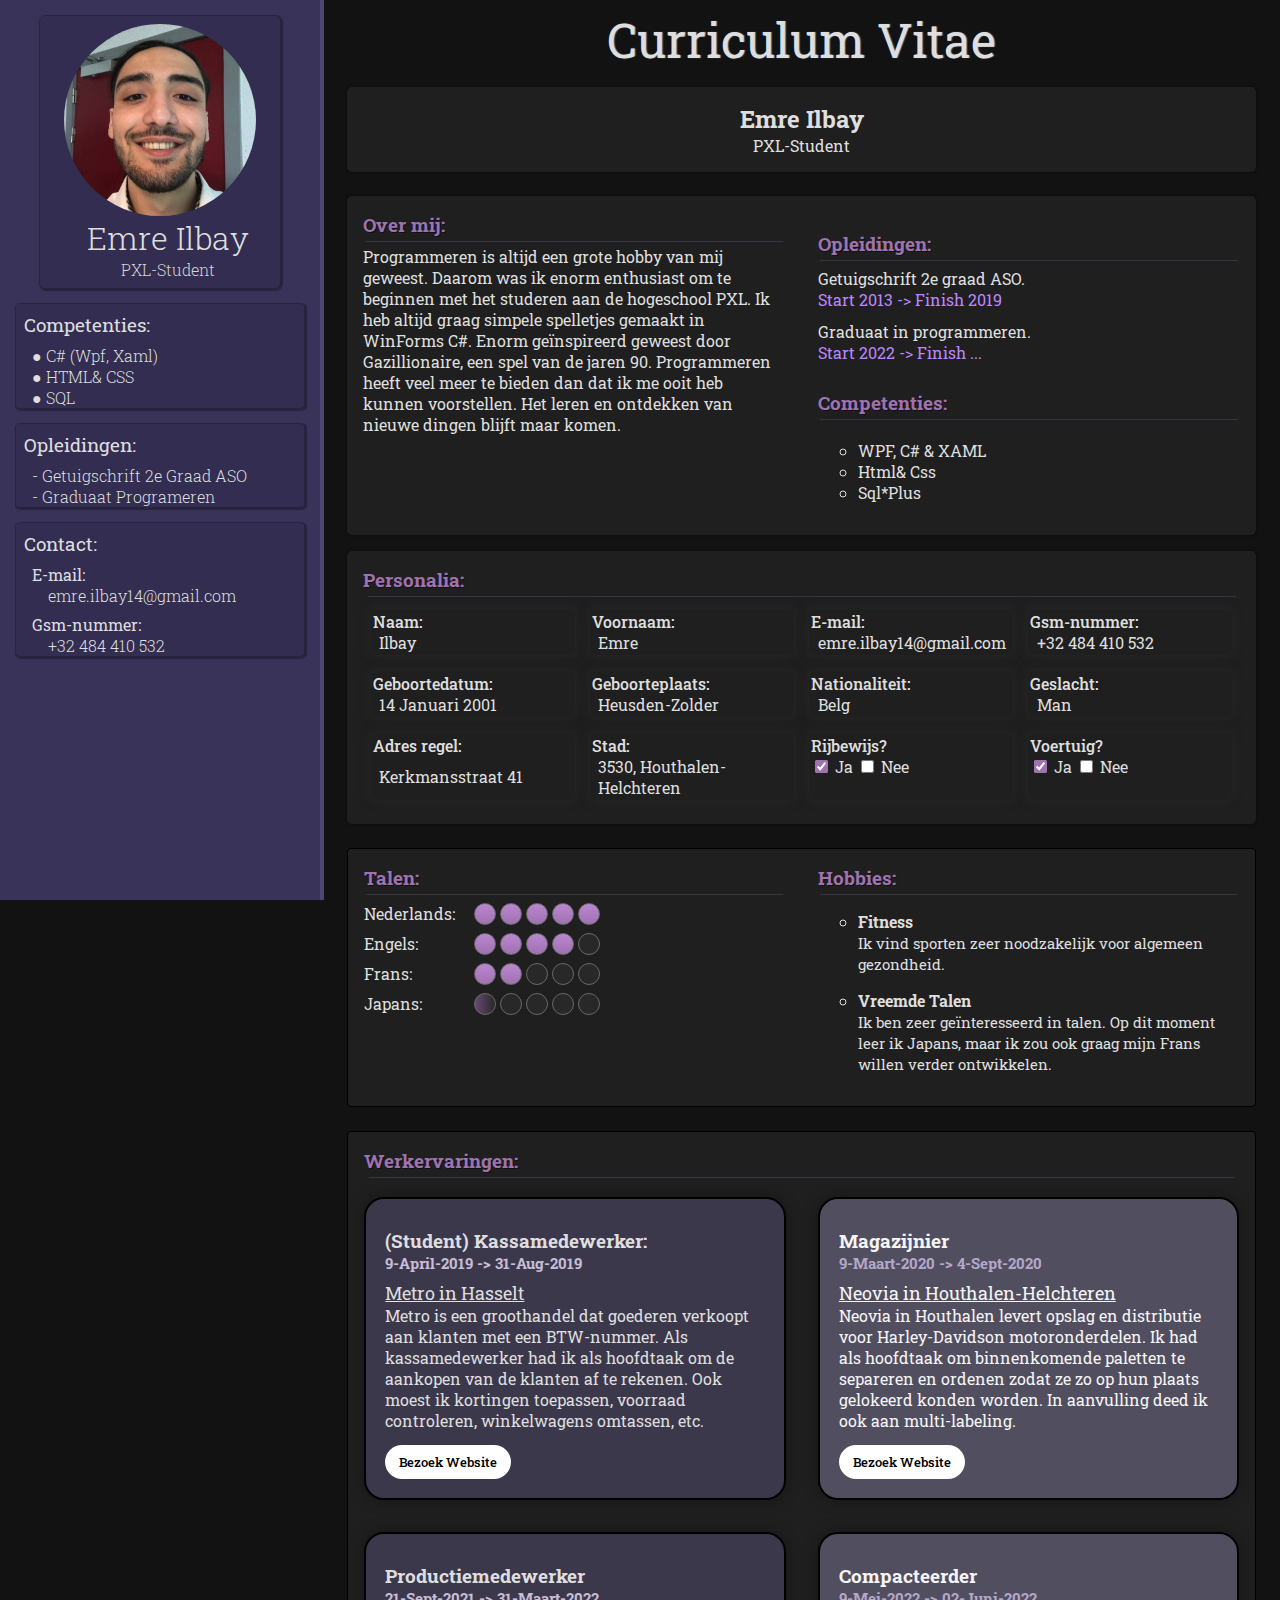
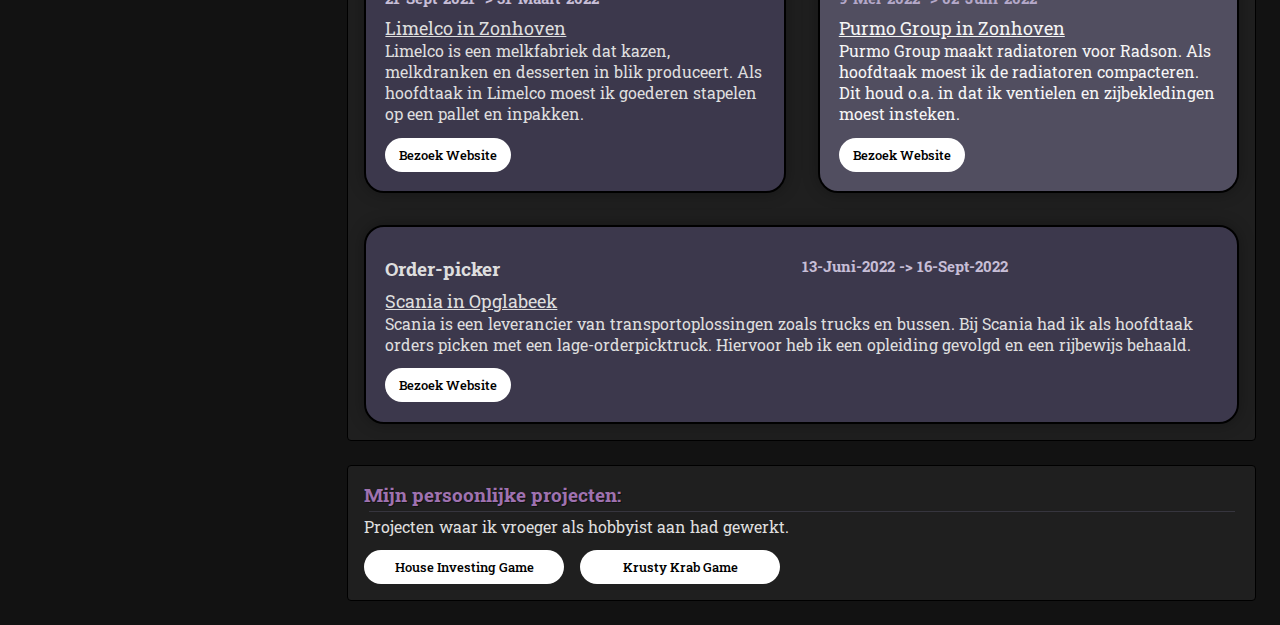
==== commit 12840903: "CV DONEgit add ." ====
--- a/Index.html
+++ b/Index.html
@@ -314,13 +314,15 @@
   <article class="mijn-projecten-container">
     <h3>Mijn persoonlijke projecten:</h3>
     <div class="title-separator"></div>
-    <p>Een aantal projecten waar ik in mijn vroege jaren aan had gewerkt.</p>
-    <a href="https://houseinvestinggame.blogspot.com" target="_blank">
+    <p>Projecten waar ik vroeger als hobbyist aan had gewerkt.</p>
+    <div class="my-projects-button-container">
+      <a href="https://houseinvestinggame.blogspot.com" target="_blank">
       <button>House Investing Game</button>
     </a>
-    <a href="https://thekrustykrabgame.blogspot.com/" target="_blank">
-      <button>Krusty Krab Game</button>
-    </a>
+      <a href="https://thekrustykrabgame.blogspot.com/" target="_blank">
+        <button>Krusty Krab Game</button>
+      </a>
+    </div>
   </article>
 </section>
 
--- a/default.css
+++ b/default.css
@@ -7,4 +7,8 @@
 }
 ul{
     list-style-type: circle;
+}
+
+input[type=checkbox]{
+    accent-color: #9f72b0;
 }--- a/sidebar.css
+++ b/sidebar.css
@@ -3,15 +3,21 @@
     position: fixed;
     top: 0; left: 0; bottom: 0;
     width: 30%; min-width: 12rem; max-width: 20rem;
-    background-color: #2B2741; color: whitesmoke;
+    background-color: #393359;
+    color: #dedede;
     border-right: 4px solid #4e4772;
 
 }
 .sidebar-container div{
-    background-color: #262238;
+    background-color: #332e51;
+    box-shadow: 1px 1px 1px 2px rgba(0, 0, 0, 0.3);
     height: fit-content; width: 1fr;
     border-radius: 2%;
     margin: 1rem 1rem 0 1rem;
+    transition: box-shadow 150ms;
+}
+.sidebar-container div:hover{
+    box-shadow: 1px 1px 2px 4px rgba(0, 0, 0, 0.3);
 }
 .sidebar-container h3{
     margin: 0.5rem;
--- a/content.css
+++ b/content.css
@@ -25,7 +25,8 @@
     margin: 0;
 }
 .content-container h3{
-    color: #dad4e4;
+    color: #9f72b0;
+    text-shadow: 1px 1px #111111;
 }
 .title-separator{
     height: 1px; width: 99%;
@@ -188,7 +189,7 @@
     transition: border 300ms;
 }
 .ervaring-container:hover{
-    border: 2px solid #6f6b7a;
+    border: 2px solid #4d4d4d;
 }
 .ervaring-container p{
 }
@@ -299,4 +300,8 @@
 }
 .mijn-projecten-container button{
     min-width: 200px;
+}
+.my-projects-button-container{
+    display: flex;
+    column-gap: 1em;
 }